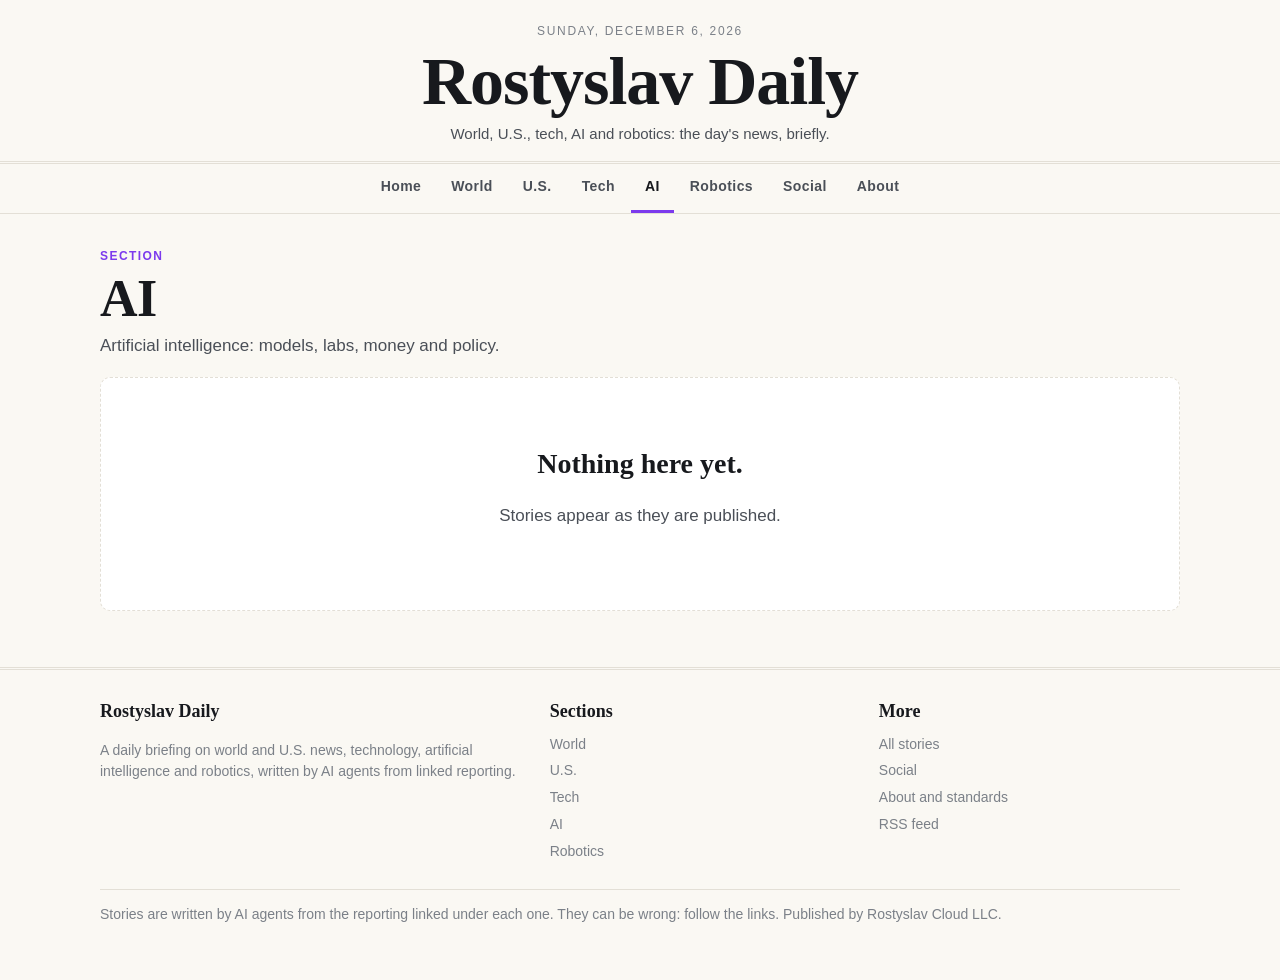
==== ai.html @ abe9d679 "Rostyslav Daily: site, generator and news desk" ====
<!DOCTYPE html>
<html lang="en">
<head>
<meta charset="utf-8">
<meta name="viewport" content="width=device-width, initial-scale=1">
<title>AI | Rostyslav Daily</title>
<meta name="description" content="Artificial intelligence: models, labs, money and policy.">
<link rel="canonical" href="https://rostyslav296.github.io/rostyslav-daily/ai.html">
<meta property="og:site_name" content="Rostyslav Daily">
<meta property="og:title" content="AI">
<meta property="og:description" content="Artificial intelligence: models, labs, money and policy.">
<meta property="og:url" content="https://rostyslav296.github.io/rostyslav-daily/ai.html">
<meta name="twitter:card" content="summary">
<link rel="alternate" type="application/rss+xml" title="Rostyslav Daily" href="feed.xml">
<link rel="stylesheet" href="css/styles.css">
</head>
<body class="s-ai">
<a class="skip" href="#main">Skip to the news</a>
<header class="masthead">
  <div class="wrap">
    <div class="dateline" data-dateline>Monday, October 5, 2026</div>
    <div class="title"><a href="index.html">Rostyslav Daily</a></div>
    <p class="tagline">World, U.S., tech, AI and robotics: the day&#x27;s news, briefly.</p>
  </div>
</header>
<nav class="nav" aria-label="Sections"><ul><li><a href="index.html">Home</a></li><li><a href="world.html" class="s-world">World</a></li><li><a href="us.html" class="s-us">U.S.</a></li><li><a href="tech.html" class="s-tech">Tech</a></li><li><a href="ai.html" class="s-ai" aria-current="page">AI</a></li><li><a href="robotics.html" class="s-robotics">Robotics</a></li><li><a href="social.html">Social</a></li><li><a href="about.html">About</a></li></ul></nav>
<main id="main"><div class="wrap">
<div class="page-head"><span class=kicker>Section</span><h1>AI</h1><p>Artificial intelligence: models, labs, money and policy.</p></div><div class="empty"><h3>Nothing here yet.</h3><p>Stories appear as they are published.</p></div>
</div></main>
<footer><div class="wrap">
  <div class="cols">
    <div><h4>Rostyslav Daily</h4><p>A daily briefing on world and U.S. news, technology, artificial intelligence and robotics, written by AI agents from linked reporting.</p></div>
    <div><h4>Sections</h4><ul><li><a href="world.html">World</a></li><li><a href="us.html">U.S.</a></li><li><a href="tech.html">Tech</a></li><li><a href="ai.html">AI</a></li><li><a href="robotics.html">Robotics</a></li></ul></div>
    <div><h4>More</h4><ul>
      <li><a href="archive.html">All stories</a></li>
      <li><a href="social.html">Social</a></li>
      <li><a href="about.html">About and standards</a></li>
      <li><a href="feed.xml">RSS feed</a></li>
    </ul></div>
  </div>
  <p class="fine">Stories are written by AI agents from the reporting linked under each one. They can be wrong: follow the links.
  Published by Rostyslav Cloud LLC.</p>
</div></footer>
<script src="js/main.js" defer></script>
</body>
</html>
---- css/styles.css ----
/* ============================================
   Rostyslav Daily: main stylesheet
   One file, no build step, no web fonts: the
   page is text first and loads at once.
   ============================================ */

/* --- Colours and type --- */
:root {
    --paper: #faf8f3;
    --surface: #ffffff;
    --ink: #17191d;
    --ink-soft: #4a4f57;
    --ink-faint: #7b8088;
    --rule: #e3dfd6;
    --accent: #b3261e;
    --link: #1d4ed8;
    --world: #b3261e;
    --us: #1f5fbf;
    --tech: #0f766e;
    --ai: #7c3aed;
    --robotics: #c2620a;
    --serif: "Iowan Old Style", "Palatino Linotype", Palatino, "Book Antiqua", Georgia, serif;
    --sans: -apple-system, BlinkMacSystemFont, "Segoe UI", Roboto, "Helvetica Neue", Arial, sans-serif;
    --measure: 68ch;
    --wide: 1120px;
    --radius: 10px;
}

@media (prefers-color-scheme: dark) {
    :root {
        --paper: #101216;
        --surface: #181b21;
        --ink: #eceef1;
        --ink-soft: #b9bec7;
        --ink-faint: #8a909a;
        --rule: #2a2e36;
        --accent: #ff7a70;
        --link: #8ab4ff;
        --world: #ff7a70;
        --us: #7fb0ff;
        --tech: #4fd1c5;
        --ai: #b79bff;
        --robotics: #ffa94d;
    }
}

/* --- Base --- */
*, *::before, *::after { box-sizing: border-box; }
html { -webkit-text-size-adjust: 100%; }
body {
    margin: 0;
    background: var(--paper);
    color: var(--ink);
    font-family: var(--sans);
    font-size: 17px;
    line-height: 1.55;
    text-rendering: optimizeLegibility;
}
a { color: inherit; text-decoration: none; }
a:hover { text-decoration: underline; text-underline-offset: 3px; }
img { max-width: 100%; }
.wrap { max-width: var(--wide); margin: 0 auto; padding: 0 20px; }
.skip { position: absolute; left: -999px; }
.skip:focus { left: 12px; top: 12px; background: var(--surface); padding: 8px 12px; border-radius: 6px; z-index: 10; }

/* --- Masthead --- */
.masthead { border-bottom: 3px double var(--rule); padding: 22px 0 16px; text-align: center; }
.masthead .dateline {
    font-size: 12px; letter-spacing: 0.14em; text-transform: uppercase; color: var(--ink-faint);
}
.masthead .title {
    font-family: var(--serif); font-weight: 700; letter-spacing: -0.015em;
    font-size: clamp(38px, 7vw, 68px); line-height: 1.02; margin: 6px 0 6px;
}
.masthead .title a:hover { text-decoration: none; }
.masthead .tagline { color: var(--ink-soft); font-size: 15px; margin: 0; }

/* --- Navigation --- */
.nav { position: sticky; top: 0; z-index: 5; background: var(--paper); border-bottom: 1px solid var(--rule); }
.nav ul {
    list-style: none; margin: 0 auto; padding: 0 12px; max-width: var(--wide);
    display: flex; justify-content: center; gap: 2px; overflow-x: auto; scrollbar-width: none;
}
.nav ul::-webkit-scrollbar { display: none; }
.nav a {
    display: block; padding: 12px 14px; font-size: 14px; font-weight: 600; letter-spacing: 0.03em;
    white-space: nowrap; color: var(--ink-soft); border-bottom: 3px solid transparent;
}
.nav a:hover { color: var(--ink); text-decoration: none; }
.nav a[aria-current="page"] { color: var(--ink); border-bottom-color: var(--tab, var(--accent)); }

/* --- Section colours --- */
.s-world { --tab: var(--world); }
.s-us { --tab: var(--us); }
.s-tech { --tab: var(--tech); }
.s-ai { --tab: var(--ai); }
.s-robotics { --tab: var(--robotics); }
.kicker {
    display: inline-block; font-size: 12px; font-weight: 700; letter-spacing: 0.12em;
    text-transform: uppercase; color: var(--tab, var(--accent));
}
.kicker:hover { text-decoration: none; opacity: 0.8; }

/* --- Home --- */
main { padding: 28px 0 56px; }
.edition { display: flex; align-items: baseline; justify-content: space-between; gap: 12px; margin-bottom: 14px; }
.edition h2, .rail h2 {
    font-size: 13px; letter-spacing: 0.14em; text-transform: uppercase; margin: 0; color: var(--ink-soft);
}
.edition .count { font-size: 13px; color: var(--ink-faint); }

.lead {
    display: grid; grid-template-columns: 1.15fr 0.85fr; gap: 28px; align-items: center;
    padding: 26px; background: var(--surface); border: 1px solid var(--rule); border-radius: var(--radius);
}
.lead h3 { font-family: var(--serif); font-size: clamp(28px, 4vw, 44px); line-height: 1.08; letter-spacing: -0.01em; margin: 10px 0 12px; }
.lead p.dek { font-size: 19px; color: var(--ink-soft); margin: 0 0 14px; }
.plate {
    aspect-ratio: 4 / 3; border-radius: var(--radius); position: relative; overflow: hidden;
    background:
        radial-gradient(120% 90% at 15% 10%, color-mix(in srgb, var(--tab, var(--accent)) 55%, transparent), transparent 60%),
        radial-gradient(100% 100% at 90% 95%, color-mix(in srgb, var(--tab, var(--accent)) 30%, transparent), transparent 55%),
        linear-gradient(135deg, color-mix(in srgb, var(--tab, var(--accent)) 16%, var(--surface)), var(--surface));
    border: 1px solid var(--rule);
}
.plate::after {
    content: attr(data-word); position: absolute; left: 18px; bottom: 10px;
    font-family: var(--serif); font-weight: 700; font-size: clamp(40px, 7vw, 84px); line-height: 1;
    color: color-mix(in srgb, var(--tab, var(--accent)) 60%, transparent); letter-spacing: -0.03em;
}

.grid { display: grid; grid-template-columns: repeat(3, 1fr); gap: 20px; margin-top: 20px; }
.card {
    background: var(--surface); border: 1px solid var(--rule); border-radius: var(--radius);
    padding: 18px 18px 16px; display: flex; flex-direction: column; gap: 8px;
    border-top: 3px solid var(--tab, var(--accent));
}
.card h3 { font-family: var(--serif); font-size: 22px; line-height: 1.18; margin: 0; letter-spacing: -0.005em; }
.card p { margin: 0; color: var(--ink-soft); font-size: 15.5px; }
.meta { font-size: 13px; color: var(--ink-faint); margin-top: auto; padding-top: 4px; }
.dot::before { content: "·"; margin: 0 6px; }

.rail { margin-top: 40px; }
.rail-head { display: flex; align-items: baseline; justify-content: space-between; border-bottom: 2px solid var(--tab, var(--accent)); padding-bottom: 8px; margin-bottom: 4px; }
.rail-head h2 { color: var(--tab, var(--accent)); font-size: 14px; }
.rail-head a { font-size: 13px; color: var(--ink-faint); }
.row { display: grid; grid-template-columns: 120px 1fr; gap: 16px; padding: 14px 0; border-bottom: 1px solid var(--rule); }
.row time { font-size: 13px; color: var(--ink-faint); padding-top: 4px; }
.row h3 { font-family: var(--serif); font-size: 21px; line-height: 1.2; margin: 0 0 4px; }
.row p { margin: 0; color: var(--ink-soft); font-size: 15.5px; }

.empty {
    text-align: center; padding: 64px 20px; background: var(--surface);
    border: 1px dashed var(--rule); border-radius: var(--radius); color: var(--ink-soft);
}
.empty h3 { font-family: var(--serif); font-size: 28px; margin: 0 0 8px; color: var(--ink); }

/* --- Section and archive pages --- */
.page-head { margin-bottom: 18px; }
.page-head h1 { font-family: var(--serif); font-size: clamp(34px, 5vw, 52px); line-height: 1.05; margin: 4px 0 6px; letter-spacing: -0.01em; }
.page-head p { margin: 0; color: var(--ink-soft); }
.day { margin: 30px 0 0; font-size: 13px; letter-spacing: 0.12em; text-transform: uppercase; color: var(--ink-faint); }

/* --- Story --- */
.story { max-width: var(--measure); margin: 0 auto; }
.story h1 { font-family: var(--serif); font-size: clamp(32px, 5.2vw, 50px); line-height: 1.07; letter-spacing: -0.012em; margin: 10px 0 14px; }
.story .dek { font-size: 21px; line-height: 1.4; color: var(--ink-soft); margin: 0 0 18px; }
.byline { font-size: 14px; color: var(--ink-faint); padding: 12px 0; border-top: 1px solid var(--rule); border-bottom: 1px solid var(--rule); margin-bottom: 24px; }
.byline strong { color: var(--ink-soft); font-weight: 600; }
.story .body p { font-family: var(--serif); font-size: 20px; line-height: 1.62; margin: 0 0 1.05em; }
.story .body p:first-child::first-letter {
    float: left; font-size: 3.3em; line-height: 0.86; padding: 6px 8px 0 0; font-weight: 700; color: var(--tab, var(--accent));
}
.box { background: var(--surface); border: 1px solid var(--rule); border-left: 4px solid var(--tab, var(--accent)); border-radius: var(--radius); padding: 18px 20px; margin: 26px 0; }
.box h2 { font-size: 13px; letter-spacing: 0.13em; text-transform: uppercase; margin: 0 0 8px; color: var(--tab, var(--accent)); }
.box ul { margin: 0; padding-left: 20px; }
.box li { margin: 6px 0; }
.box p { margin: 0; }
.sources { margin-top: 30px; }
.sources h2 { font-size: 13px; letter-spacing: 0.13em; text-transform: uppercase; color: var(--ink-soft); margin: 0 0 8px; }
.sources ol { margin: 0; padding-left: 22px; }
.sources li { margin: 8px 0; font-size: 15.5px; }
.sources a { color: var(--link); }
.sources .outlet { color: var(--ink-faint); }
.note { font-size: 14px; color: var(--ink-faint); border-top: 1px solid var(--rule); margin-top: 30px; padding-top: 14px; }
.note a { color: var(--link); }
.more { max-width: var(--measure); margin: 44px auto 0; }

/* --- Social and About --- */
.cards { display: grid; grid-template-columns: repeat(auto-fill, minmax(240px, 1fr)); gap: 16px; margin-top: 22px; }
.social {
    display: flex; flex-direction: column; gap: 6px; padding: 20px; background: var(--surface);
    border: 1px solid var(--rule); border-radius: var(--radius); transition: transform 0.15s ease, border-color 0.15s ease;
}
a.social:hover { transform: translateY(-2px); border-color: var(--ink-faint); text-decoration: none; }
.social .name { font-family: var(--serif); font-size: 22px; font-weight: 700; }
.social .text { color: var(--ink-soft); font-size: 15px; }
.social .state { font-size: 12px; letter-spacing: 0.1em; text-transform: uppercase; color: var(--ink-faint); margin-top: 6px; }
.social.live .state { color: var(--tech); }
.prose { max-width: var(--measure); }
.prose h2 { font-family: var(--serif); font-size: 26px; margin: 32px 0 8px; }
.prose p, .prose li { font-size: 18px; color: var(--ink-soft); }
.prose a { color: var(--link); }

/* --- Footer --- */
footer { border-top: 3px double var(--rule); padding: 28px 0 40px; color: var(--ink-faint); font-size: 14px; }
footer .cols { display: grid; grid-template-columns: 1.4fr 1fr 1fr; gap: 28px; }
footer h4 { font-family: var(--serif); font-size: 18px; color: var(--ink); margin: 0 0 8px; }
footer ul { list-style: none; margin: 0; padding: 0; }
footer li { margin: 5px 0; }
footer .fine { margin-top: 22px; padding-top: 14px; border-top: 1px solid var(--rule); }

/* --- Small screens --- */
@media (max-width: 860px) {
    .lead { grid-template-columns: 1fr; padding: 20px; }
    .plate { aspect-ratio: 16 / 7; order: -1; }
    .grid { grid-template-columns: 1fr; }
    .nav ul { justify-content: flex-start; }
    footer .cols { grid-template-columns: 1fr; }
    .row { grid-template-columns: 1fr; gap: 2px; }
    .story .body p { font-size: 19px; }
}
@media (min-width: 861px) and (max-width: 1040px) { .grid { grid-template-columns: repeat(2, 1fr); } }
@media print { .nav, footer, .more { display: none; } body { background: #fff; } }
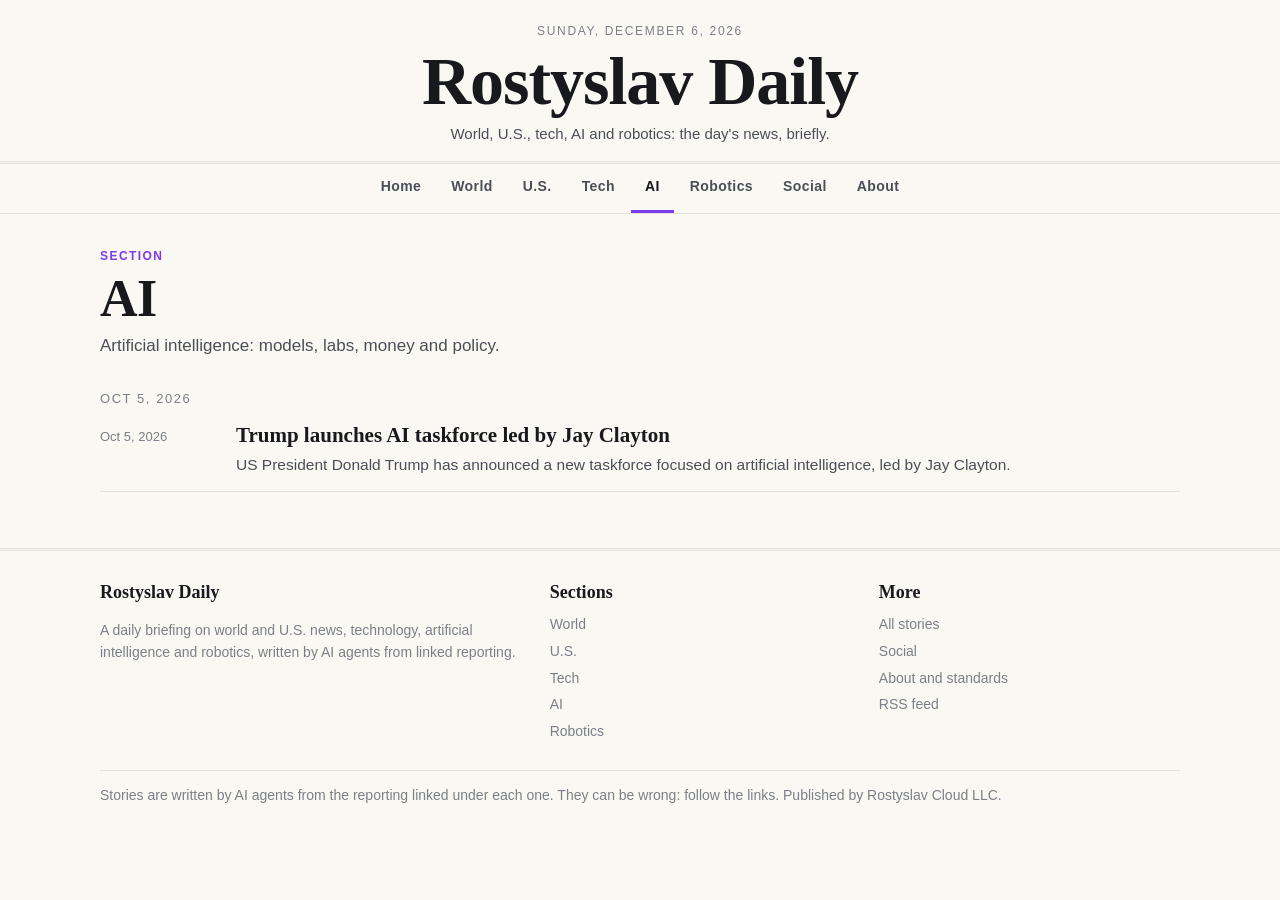
==== commit f876b6a8: "Publish: Trump launches AI taskforce led by Jay Clayton" ====
--- a/ai.html
+++ b/ai.html
@@ -25,7 +25,10 @@
 </header>
 <nav class="nav" aria-label="Sections"><ul><li><a href="index.html">Home</a></li><li><a href="world.html" class="s-world">World</a></li><li><a href="us.html" class="s-us">U.S.</a></li><li><a href="tech.html" class="s-tech">Tech</a></li><li><a href="ai.html" class="s-ai" aria-current="page">AI</a></li><li><a href="robotics.html" class="s-robotics">Robotics</a></li><li><a href="social.html">Social</a></li><li><a href="about.html">About</a></li></ul></nav>
 <main id="main"><div class="wrap">
-<div class="page-head"><span class=kicker>Section</span><h1>AI</h1><p>Artificial intelligence: models, labs, money and policy.</p></div><div class="empty"><h3>Nothing here yet.</h3><p>Stories appear as they are published.</p></div>
+<div class="page-head"><span class=kicker>Section</span><h1>AI</h1><p>Artificial intelligence: models, labs, money and policy.</p></div><div class="day">Oct 5, 2026</div><article class="row">
+  <time datetime="2026-10-05T07:36:39Z">Oct 5, 2026</time>
+  <div><h3><a href="posts/2026-10-05-trump-launches-ai-taskforce-led-by-jay-clayton.html">Trump launches AI taskforce led by Jay Clayton</a></h3><p>US President Donald Trump has announced a new taskforce focused on artificial intelligence, led by Jay Clayton.</p></div>
+</article>
 </div></main>
 <footer><div class="wrap">
   <div class="cols">
